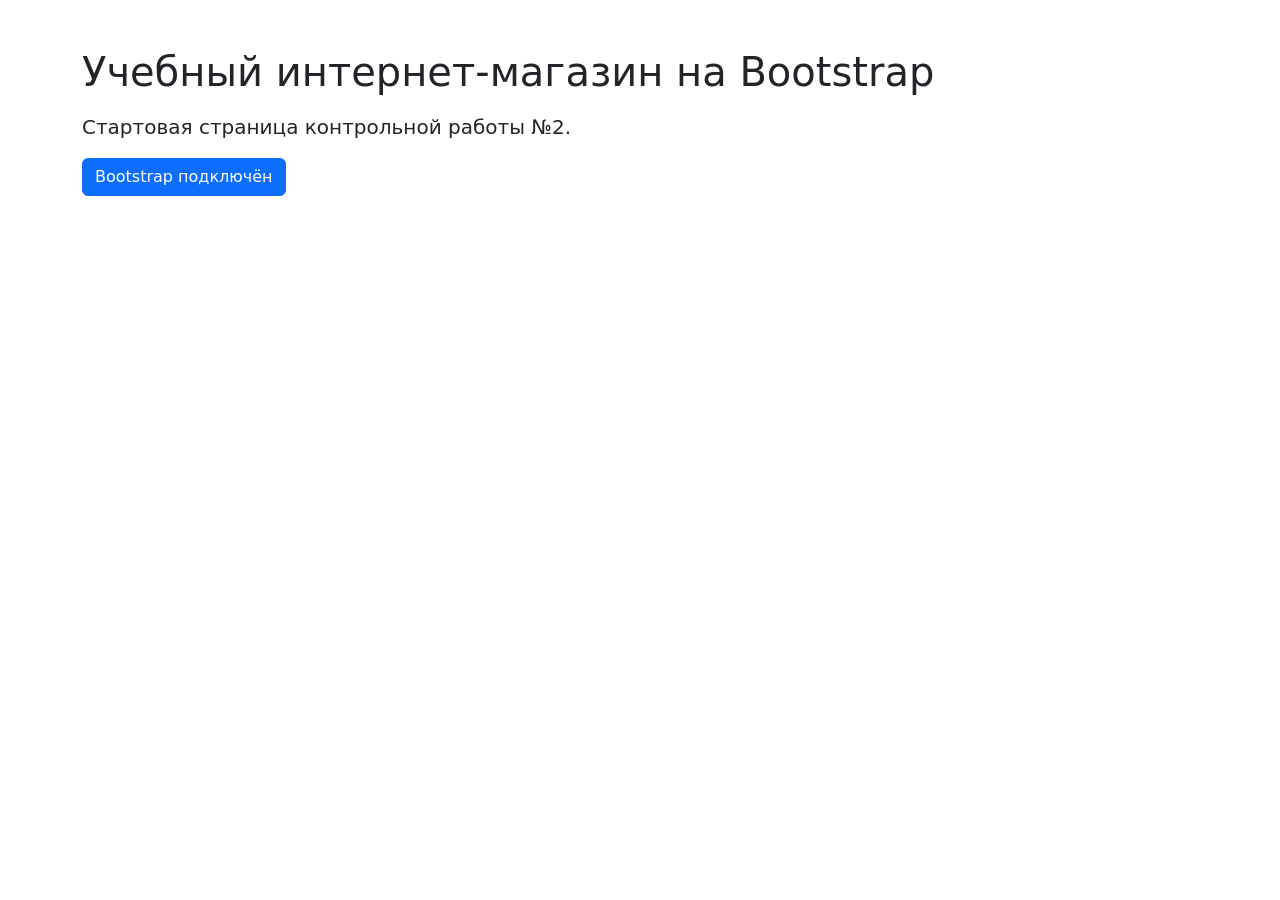
==== index.html @ 9f9cf25a "feat: initialize Bootstrap project structure" ====
<!DOCTYPE html>
<html lang="ru">
<head>
  <meta charset="UTF-8">
  <meta name="viewport" content="width=device-width, initial-scale=1.0">
  <title>Главная — Bootstrap Shop</title>
  <link rel="stylesheet" href="https://cdn.jsdelivr.net/npm/bootstrap@5.3/dist/css/bootstrap.min.css">
  <link rel="stylesheet" href="css/custom.css">
</head>
<body>
  <div class="container py-5">
    <h1 class="mb-3">Учебный интернет-магазин на Bootstrap</h1>
    <p class="lead">Стартовая страница контрольной работы №2.</p>
    <button class="btn btn-primary">Bootstrap подключён</button>
  </div>

  <script src="https://cdn.jsdelivr.net/npm/bootstrap@5.3/dist/js/bootstrap.bundle.min.js"></script>
</body>
</html>
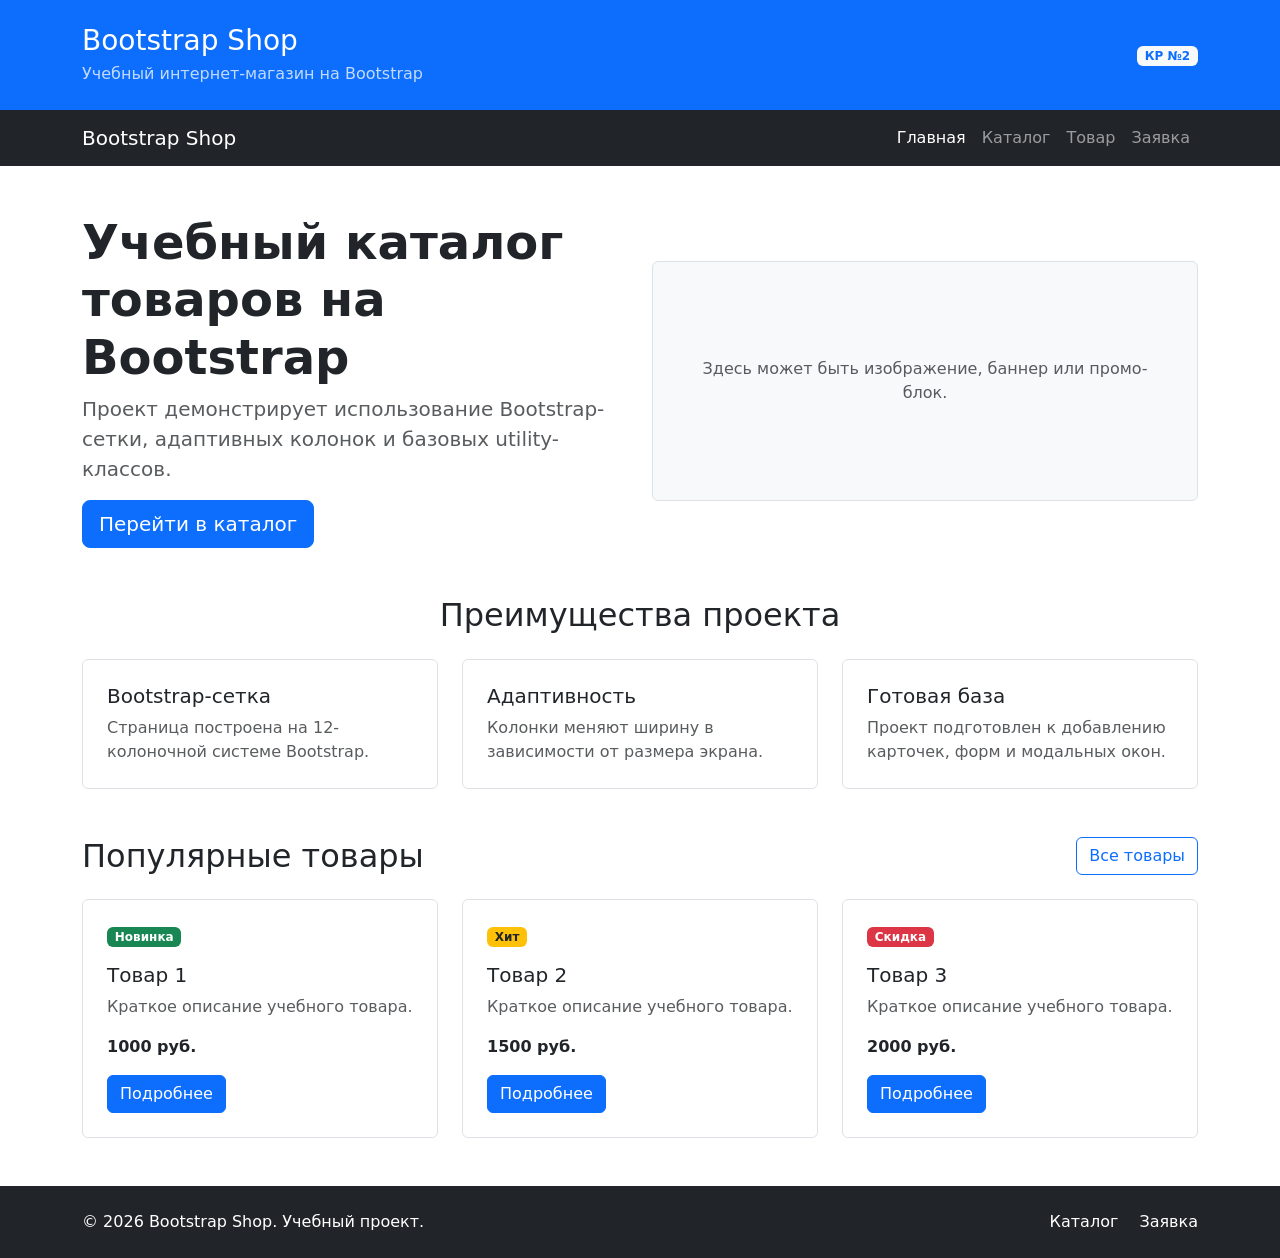
==== commit 297eb992: "feat: create Bootstrap grid homepage" ====
--- a/index.html
+++ b/index.html
@@ -4,16 +4,199 @@
   <meta charset="UTF-8">
   <meta name="viewport" content="width=device-width, initial-scale=1.0">
   <title>Главная — Bootstrap Shop</title>
-  <link rel="stylesheet" href="https://cdn.jsdelivr.net/npm/bootstrap@5.3/dist/css/bootstrap.min.css">
+  <link
+    href="https://cdn.jsdelivr.net/npm/bootstrap@5.3.8/dist/css/bootstrap.min.css"
+    rel="stylesheet"
+  >
   <link rel="stylesheet" href="css/custom.css">
 </head>
 <body>
-  <div class="container py-5">
-    <h1 class="mb-3">Учебный интернет-магазин на Bootstrap</h1>
-    <p class="lead">Стартовая страница контрольной работы №2.</p>
-    <button class="btn btn-primary">Bootstrap подключён</button>
-  </div>
-
-  <script src="https://cdn.jsdelivr.net/npm/bootstrap@5.3/dist/js/bootstrap.bundle.min.js"></script>
+  <header class="bg-primary text-white py-4">
+    <div class="container">
+      <div class="row align-items-center">
+        <div class="col-12 col-md-8">
+          <h1 class="h3 mb-1">Bootstrap Shop</h1>
+          <p class="mb-0 opacity-75">
+            Учебный интернет-магазин на Bootstrap
+          </p>
+        </div>
+        <div class="col-12 col-md-4 text-md-end mt-3 mt-md-0">
+          <span class="badge bg-light text-primary">
+            КР №2
+          </span>
+        </div>
+      </div>
+    </div>
+  </header>
+
+  <nav class="navbar navbar-expand-lg navbar-dark bg-dark">
+    <div class="container">
+      <a class="navbar-brand" href="index.html">Bootstrap Shop</a>
+      <button
+        class="navbar-toggler"
+        type="button"
+        data-bs-toggle="collapse"
+        data-bs-target="#mainNavbar"
+        aria-controls="mainNavbar"
+        aria-expanded="false"
+        aria-label="Переключить навигацию"
+      >
+        <span class="navbar-toggler-icon"></span>
+      </button>
+
+      <div class="collapse navbar-collapse" id="mainNavbar">
+        <ul class="navbar-nav ms-auto">
+          <li class="nav-item">
+            <a class="nav-link active" aria-current="page" href="index.html">
+              Главная
+            </a>
+          </li>
+          <li class="nav-item">
+            <a class="nav-link" href="catalog.html">Каталог</a>
+          </li>
+          <li class="nav-item">
+            <a class="nav-link" href="product.html">Товар</a>
+          </li>
+          <li class="nav-item">
+            <a class="nav-link" href="order.html">Заявка</a>
+          </li>
+        </ul>
+      </div>
+    </div>
+  </nav>
+
+  <main>
+    <section class="container my-5">
+      <div class="row align-items-center g-4">
+        <div class="col-12 col-lg-6">
+          <h2 class="display-5 fw-bold">
+            Учебный каталог товаров на Bootstrap
+          </h2>
+          <p class="lead text-muted">
+            Проект демонстрирует использование Bootstrap-сетки,
+            адаптивных колонок и базовых utility-классов.
+          </p>
+          <a class="btn btn-primary btn-lg" href="catalog.html">
+            Перейти в каталог
+          </a>
+        </div>
+        <div class="col-12 col-lg-6">
+          <div class="placeholder-box p-5 bg-light border rounded text-center d-flex align-items-center justify-content-center">
+            <p class="mb-0 text-muted">
+              Здесь может быть изображение, баннер или промо-блок.
+            </p>
+          </div>
+        </div>
+      </div>
+    </section>
+
+    <section class="container my-5">
+      <h2 class="text-center mb-4">Преимущества проекта</h2>
+
+      <div class="row g-4">
+        <div class="col-12 col-md-4">
+          <div class="p-4 border rounded h-100 bg-white">
+            <h3 class="h5">Bootstrap-сетка</h3>
+            <p class="mb-0 text-muted">
+              Страница построена на 12-колоночной системе Bootstrap.
+            </p>
+          </div>
+        </div>
+
+        <div class="col-12 col-md-4">
+          <div class="p-4 border rounded h-100 bg-white">
+            <h3 class="h5">Адаптивность</h3>
+            <p class="mb-0 text-muted">
+              Колонки меняют ширину в зависимости от размера экрана.
+            </p>
+          </div>
+        </div>
+
+        <div class="col-12 col-md-4">
+          <div class="p-4 border rounded h-100 bg-white">
+            <h3 class="h5">Готовая база</h3>
+            <p class="mb-0 text-muted">
+              Проект подготовлен к добавлению карточек, форм и модальных окон.
+            </p>
+          </div>
+        </div>
+      </div>
+    </section>
+
+    <section class="container my-5" id="popular">
+      <div class="d-flex justify-content-between align-items-center mb-4">
+        <h2 class="mb-0">Популярные товары</h2>
+        <a class="btn btn-outline-primary" href="catalog.html">
+          Все товары
+        </a>
+      </div>
+
+      <div class="row g-4">
+        <div class="col-12 col-md-6 col-lg-4">
+          <div class="border rounded h-100 p-4">
+            <span class="badge bg-success mb-3">Новинка</span>
+            <h3 class="h5">Товар 1</h3>
+            <p class="text-muted">
+              Краткое описание учебного товара.
+            </p>
+            <p class="fw-bold mb-3">1000 руб.</p>
+            <a class="btn btn-primary" href="product.html">
+              Подробнее
+            </a>
+          </div>
+        </div>
+
+        <div class="col-12 col-md-6 col-lg-4">
+          <div class="border rounded h-100 p-4">
+            <span class="badge bg-warning text-dark mb-3">Хит</span>
+            <h3 class="h5">Товар 2</h3>
+            <p class="text-muted">
+              Краткое описание учебного товара.
+            </p>
+            <p class="fw-bold mb-3">1500 руб.</p>
+            <a class="btn btn-primary" href="product.html">
+              Подробнее
+            </a>
+          </div>
+        </div>
+
+        <div class="col-12 col-md-6 col-lg-4">
+          <div class="border rounded h-100 p-4">
+            <span class="badge bg-danger mb-3">Скидка</span>
+            <h3 class="h5">Товар 3</h3>
+            <p class="text-muted">
+              Краткое описание учебного товара.
+            </p>
+            <p class="fw-bold mb-3">2000 руб.</p>
+            <a class="btn btn-primary" href="product.html">
+              Подробнее
+            </a>
+          </div>
+        </div>
+      </div>
+    </section>
+  </main>
+
+  <footer class="bg-dark text-white py-4 mt-5">
+    <div class="container">
+      <div class="row align-items-center g-3">
+        <div class="col-12 col-md-6">
+          <p class="mb-0">
+            &copy; 2026 Bootstrap Shop. Учебный проект.
+          </p>
+        </div>
+        <div class="col-12 col-md-6 text-md-end">
+          <a class="text-white text-decoration-none me-3" href="catalog.html">
+            Каталог
+          </a>
+          <a class="text-white text-decoration-none" href="order.html">
+            Заявка
+          </a>
+        </div>
+      </div>
+    </div>
+  </footer>
+
+  <script src="https://cdn.jsdelivr.net/npm/bootstrap@5.3.8/dist/js/bootstrap.bundle.min.js"></script>
 </body>
 </html>
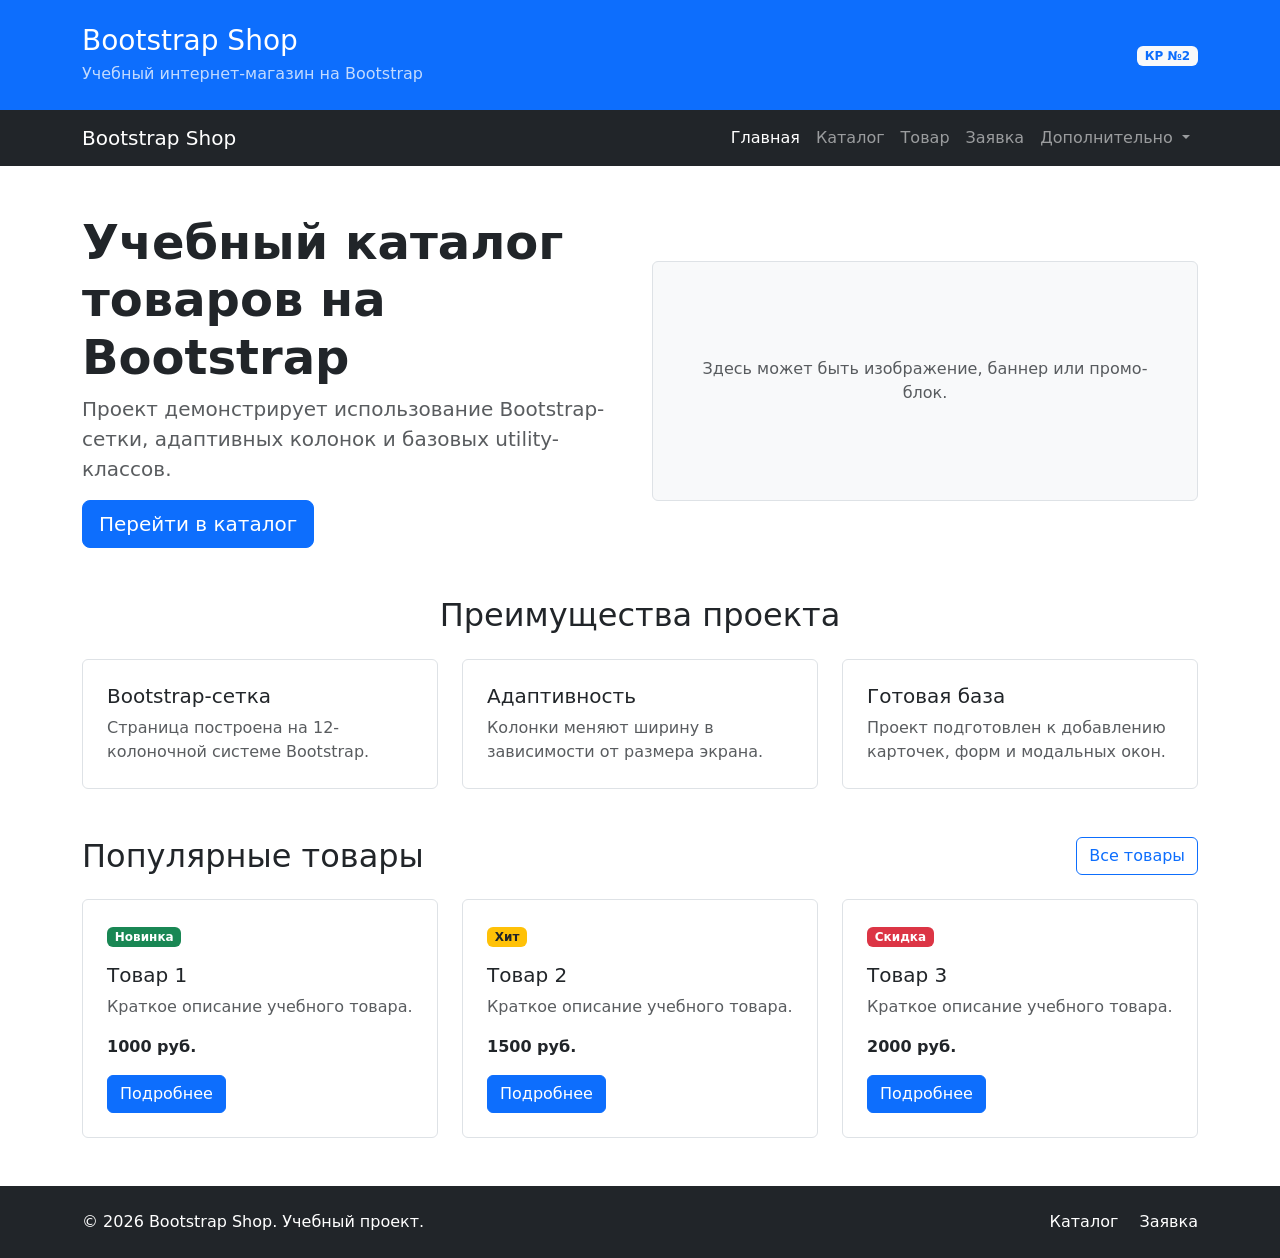
==== commit f2b98448: "feat: add Bootstrap components pages" ====
--- a/index.html
+++ b/index.html
@@ -47,9 +47,7 @@
       <div class="collapse navbar-collapse" id="mainNavbar">
         <ul class="navbar-nav ms-auto">
           <li class="nav-item">
-            <a class="nav-link active" aria-current="page" href="index.html">
-              Главная
-            </a>
+            <a class="nav-link active" aria-current="page" href="index.html">Главная</a>
           </li>
           <li class="nav-item">
             <a class="nav-link" href="catalog.html">Каталог</a>
@@ -59,6 +57,22 @@
           </li>
           <li class="nav-item">
             <a class="nav-link" href="order.html">Заявка</a>
+          </li>
+          <li class="nav-item dropdown">
+            <a
+              class="nav-link dropdown-toggle"
+              href="#"
+              role="button"
+              data-bs-toggle="dropdown"
+              aria-expanded="false"
+            >
+              Дополнительно
+            </a>
+            <ul class="dropdown-menu dropdown-menu-end">
+              <li><a class="dropdown-item" href="catalog.html">Все товары</a></li>
+              <li><a class="dropdown-item" href="order.html">Оформить заявку</a></li>
+              <li><a class="dropdown-item" href="index.html#popular">Популярное</a></li>
+            </ul>
           </li>
         </ul>
       </div>
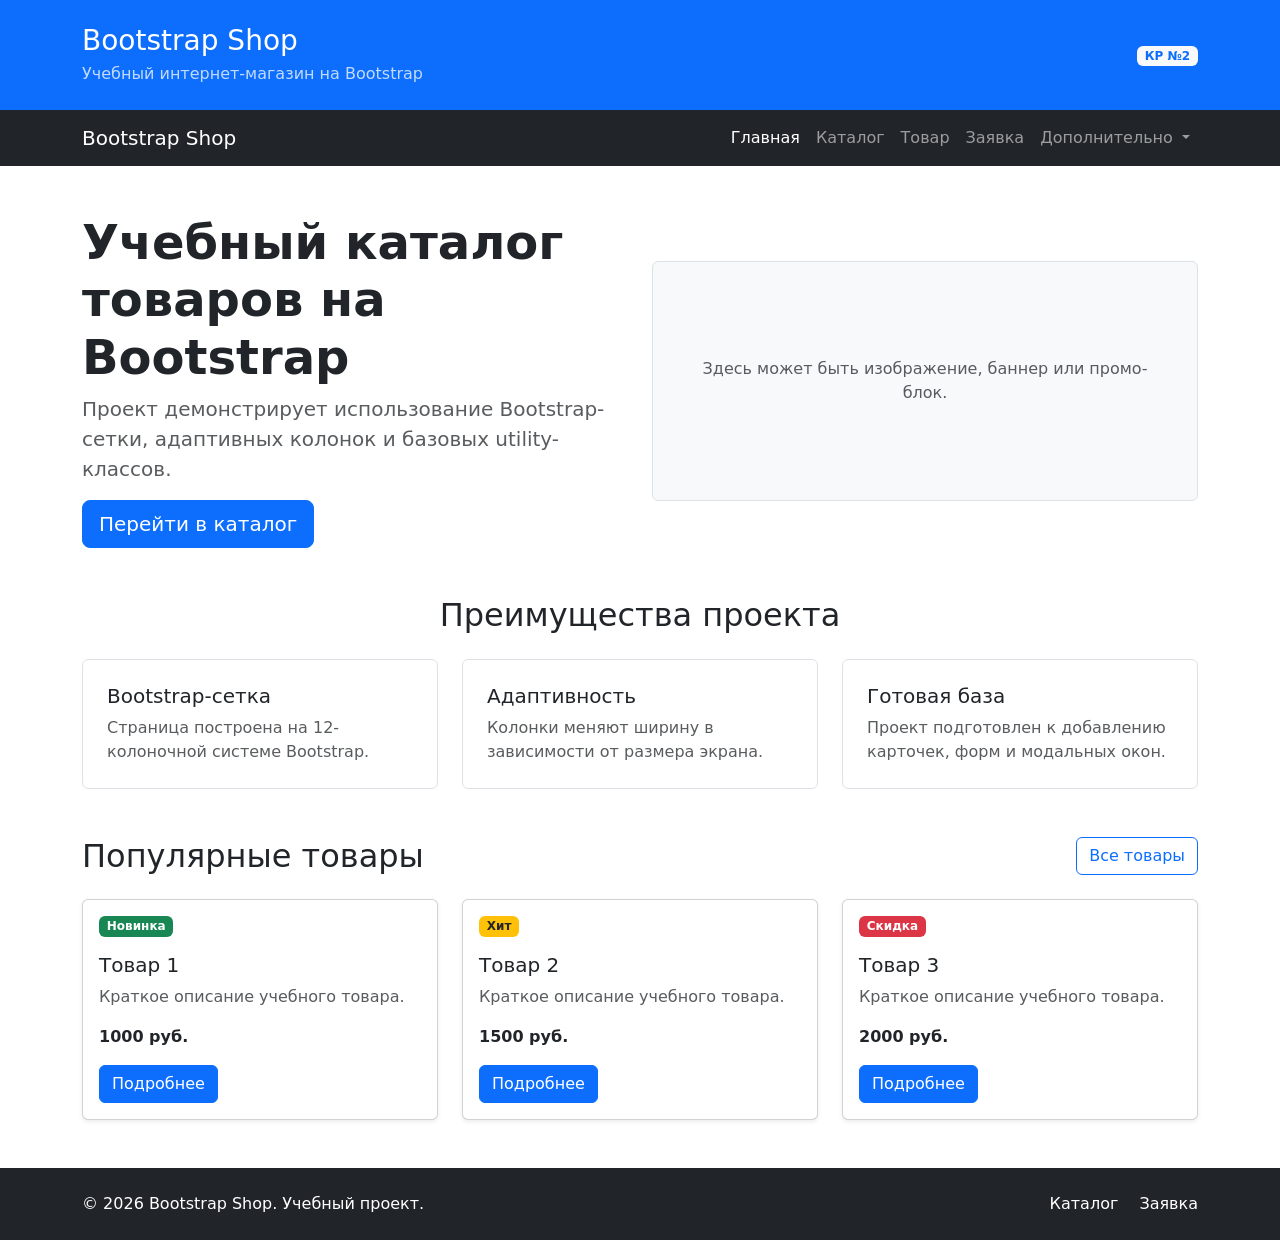
==== commit 0230d5da: "fix: prepare Bootstrap project for submission" ====
--- a/index.html
+++ b/index.html
@@ -147,44 +147,50 @@
 
       <div class="row g-4">
         <div class="col-12 col-md-6 col-lg-4">
-          <div class="border rounded h-100 p-4">
-            <span class="badge bg-success mb-3">Новинка</span>
-            <h3 class="h5">Товар 1</h3>
-            <p class="text-muted">
-              Краткое описание учебного товара.
-            </p>
-            <p class="fw-bold mb-3">1000 руб.</p>
-            <a class="btn btn-primary" href="product.html">
-              Подробнее
-            </a>
+          <div class="card h-100 shadow-sm">
+            <div class="card-body d-flex flex-column">
+              <span class="badge bg-success mb-3 align-self-start">Новинка</span>
+              <h3 class="card-title h5">Товар 1</h3>
+              <p class="card-text text-muted">
+                Краткое описание учебного товара.
+              </p>
+              <p class="fw-bold mt-auto mb-3">1000 руб.</p>
+              <a class="btn btn-primary align-self-start" href="product.html">
+                Подробнее
+              </a>
+            </div>
           </div>
         </div>
 
         <div class="col-12 col-md-6 col-lg-4">
-          <div class="border rounded h-100 p-4">
-            <span class="badge bg-warning text-dark mb-3">Хит</span>
-            <h3 class="h5">Товар 2</h3>
-            <p class="text-muted">
-              Краткое описание учебного товара.
-            </p>
-            <p class="fw-bold mb-3">1500 руб.</p>
-            <a class="btn btn-primary" href="product.html">
-              Подробнее
-            </a>
+          <div class="card h-100 shadow-sm">
+            <div class="card-body d-flex flex-column">
+              <span class="badge bg-warning text-dark mb-3 align-self-start">Хит</span>
+              <h3 class="card-title h5">Товар 2</h3>
+              <p class="card-text text-muted">
+                Краткое описание учебного товара.
+              </p>
+              <p class="fw-bold mt-auto mb-3">1500 руб.</p>
+              <a class="btn btn-primary align-self-start" href="product.html">
+                Подробнее
+              </a>
+            </div>
           </div>
         </div>
 
         <div class="col-12 col-md-6 col-lg-4">
-          <div class="border rounded h-100 p-4">
-            <span class="badge bg-danger mb-3">Скидка</span>
-            <h3 class="h5">Товар 3</h3>
-            <p class="text-muted">
-              Краткое описание учебного товара.
-            </p>
-            <p class="fw-bold mb-3">2000 руб.</p>
-            <a class="btn btn-primary" href="product.html">
-              Подробнее
-            </a>
+          <div class="card h-100 shadow-sm">
+            <div class="card-body d-flex flex-column">
+              <span class="badge bg-danger mb-3 align-self-start">Скидка</span>
+              <h3 class="card-title h5">Товар 3</h3>
+              <p class="card-text text-muted">
+                Краткое описание учебного товара.
+              </p>
+              <p class="fw-bold mt-auto mb-3">2000 руб.</p>
+              <a class="btn btn-primary align-self-start" href="product.html">
+                Подробнее
+              </a>
+            </div>
           </div>
         </div>
       </div>
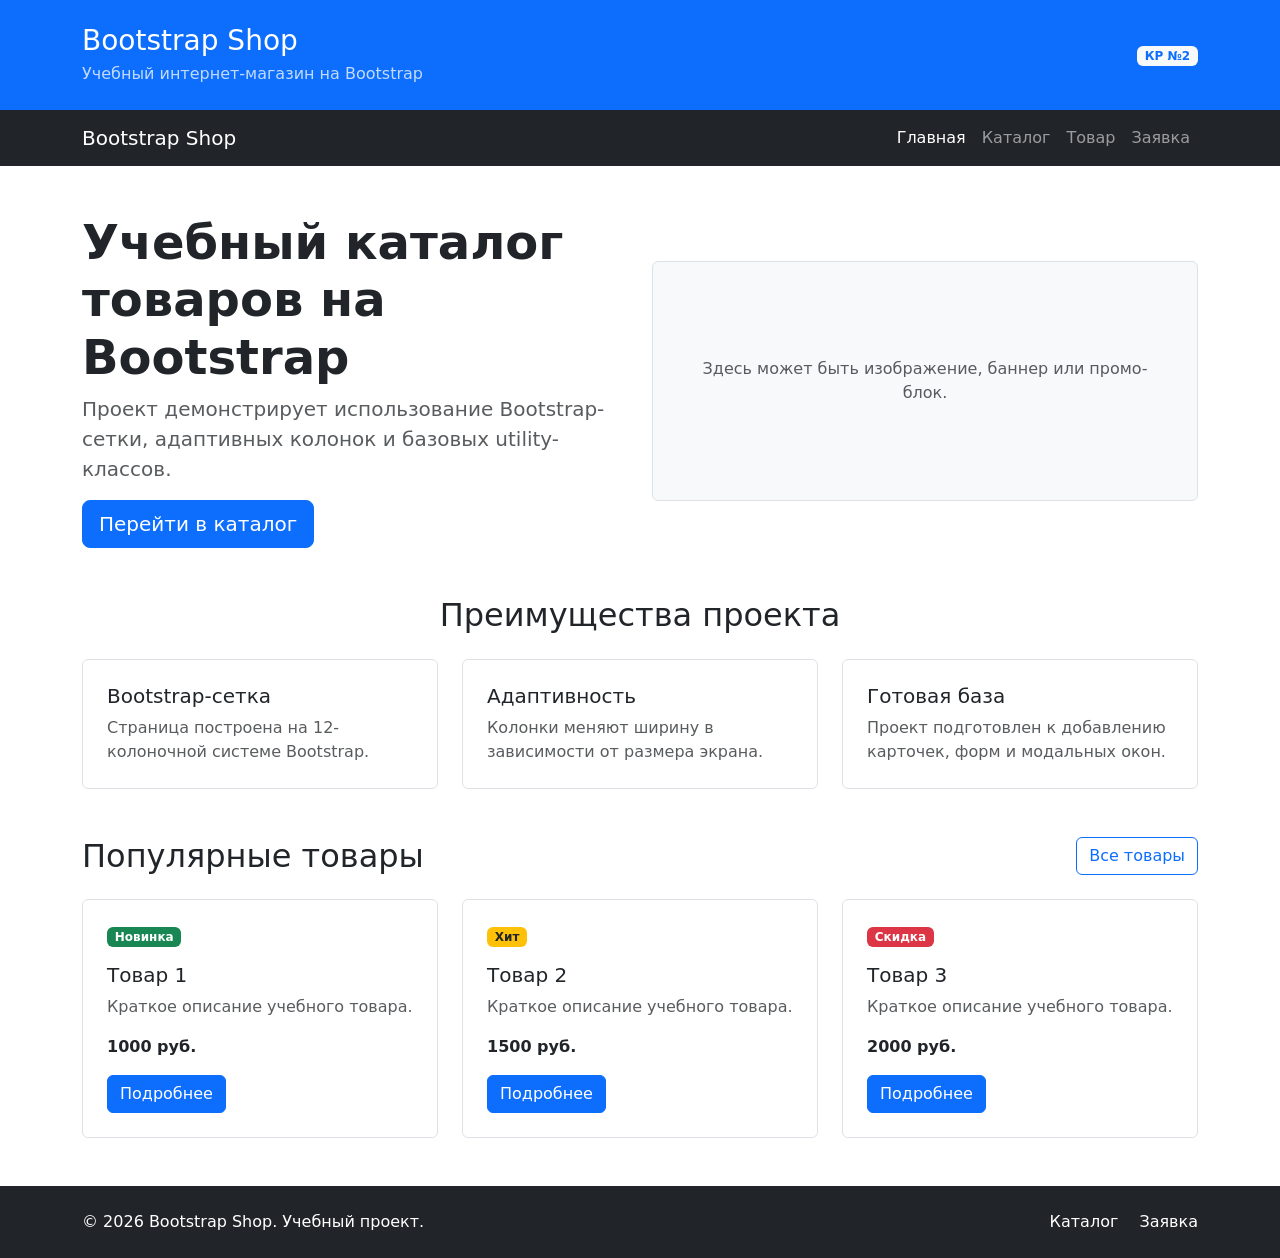
==== commit 54a99b49: "Merge pull request #1 from Saayaax/feature/bootstrap-grid-page created bootstrap grid homepage" ====
--- a/index.html
+++ b/index.html
@@ -47,7 +47,9 @@
       <div class="collapse navbar-collapse" id="mainNavbar">
         <ul class="navbar-nav ms-auto">
           <li class="nav-item">
-            <a class="nav-link active" aria-current="page" href="index.html">Главная</a>
+            <a class="nav-link active" aria-current="page" href="index.html">
+              Главная
+            </a>
           </li>
           <li class="nav-item">
             <a class="nav-link" href="catalog.html">Каталог</a>
@@ -57,22 +59,6 @@
           </li>
           <li class="nav-item">
             <a class="nav-link" href="order.html">Заявка</a>
-          </li>
-          <li class="nav-item dropdown">
-            <a
-              class="nav-link dropdown-toggle"
-              href="#"
-              role="button"
-              data-bs-toggle="dropdown"
-              aria-expanded="false"
-            >
-              Дополнительно
-            </a>
-            <ul class="dropdown-menu dropdown-menu-end">
-              <li><a class="dropdown-item" href="catalog.html">Все товары</a></li>
-              <li><a class="dropdown-item" href="order.html">Оформить заявку</a></li>
-              <li><a class="dropdown-item" href="index.html#popular">Популярное</a></li>
-            </ul>
           </li>
         </ul>
       </div>
@@ -147,50 +133,44 @@
 
       <div class="row g-4">
         <div class="col-12 col-md-6 col-lg-4">
-          <div class="card h-100 shadow-sm">
-            <div class="card-body d-flex flex-column">
-              <span class="badge bg-success mb-3 align-self-start">Новинка</span>
-              <h3 class="card-title h5">Товар 1</h3>
-              <p class="card-text text-muted">
-                Краткое описание учебного товара.
-              </p>
-              <p class="fw-bold mt-auto mb-3">1000 руб.</p>
-              <a class="btn btn-primary align-self-start" href="product.html">
-                Подробнее
-              </a>
-            </div>
+          <div class="border rounded h-100 p-4">
+            <span class="badge bg-success mb-3">Новинка</span>
+            <h3 class="h5">Товар 1</h3>
+            <p class="text-muted">
+              Краткое описание учебного товара.
+            </p>
+            <p class="fw-bold mb-3">1000 руб.</p>
+            <a class="btn btn-primary" href="product.html">
+              Подробнее
+            </a>
           </div>
         </div>
 
         <div class="col-12 col-md-6 col-lg-4">
-          <div class="card h-100 shadow-sm">
-            <div class="card-body d-flex flex-column">
-              <span class="badge bg-warning text-dark mb-3 align-self-start">Хит</span>
-              <h3 class="card-title h5">Товар 2</h3>
-              <p class="card-text text-muted">
-                Краткое описание учебного товара.
-              </p>
-              <p class="fw-bold mt-auto mb-3">1500 руб.</p>
-              <a class="btn btn-primary align-self-start" href="product.html">
-                Подробнее
-              </a>
-            </div>
+          <div class="border rounded h-100 p-4">
+            <span class="badge bg-warning text-dark mb-3">Хит</span>
+            <h3 class="h5">Товар 2</h3>
+            <p class="text-muted">
+              Краткое описание учебного товара.
+            </p>
+            <p class="fw-bold mb-3">1500 руб.</p>
+            <a class="btn btn-primary" href="product.html">
+              Подробнее
+            </a>
           </div>
         </div>
 
         <div class="col-12 col-md-6 col-lg-4">
-          <div class="card h-100 shadow-sm">
-            <div class="card-body d-flex flex-column">
-              <span class="badge bg-danger mb-3 align-self-start">Скидка</span>
-              <h3 class="card-title h5">Товар 3</h3>
-              <p class="card-text text-muted">
-                Краткое описание учебного товара.
-              </p>
-              <p class="fw-bold mt-auto mb-3">2000 руб.</p>
-              <a class="btn btn-primary align-self-start" href="product.html">
-                Подробнее
-              </a>
-            </div>
+          <div class="border rounded h-100 p-4">
+            <span class="badge bg-danger mb-3">Скидка</span>
+            <h3 class="h5">Товар 3</h3>
+            <p class="text-muted">
+              Краткое описание учебного товара.
+            </p>
+            <p class="fw-bold mb-3">2000 руб.</p>
+            <a class="btn btn-primary" href="product.html">
+              Подробнее
+            </a>
           </div>
         </div>
       </div>
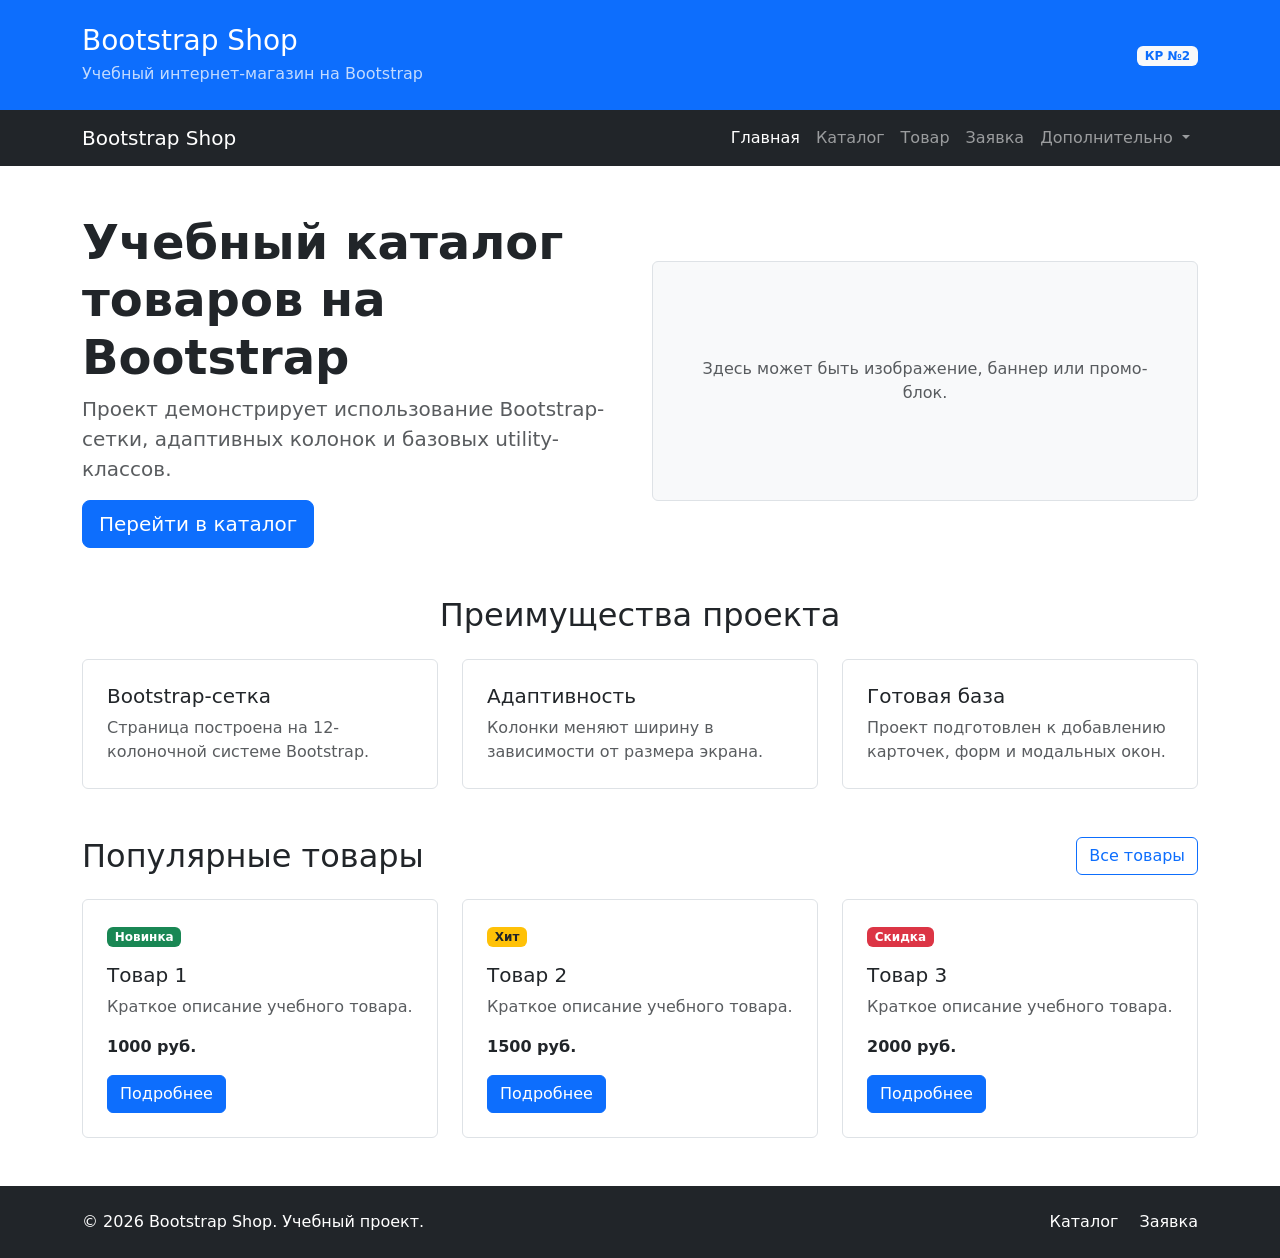
==== commit f696338f: "Merge pull request #2 from Saayaax/feature/bootstrap-components feat: add bootstrap components pages" ====
--- a/index.html
+++ b/index.html
@@ -47,9 +47,7 @@
       <div class="collapse navbar-collapse" id="mainNavbar">
         <ul class="navbar-nav ms-auto">
           <li class="nav-item">
-            <a class="nav-link active" aria-current="page" href="index.html">
-              Главная
-            </a>
+            <a class="nav-link active" aria-current="page" href="index.html">Главная</a>
           </li>
           <li class="nav-item">
             <a class="nav-link" href="catalog.html">Каталог</a>
@@ -59,6 +57,22 @@
           </li>
           <li class="nav-item">
             <a class="nav-link" href="order.html">Заявка</a>
+          </li>
+          <li class="nav-item dropdown">
+            <a
+              class="nav-link dropdown-toggle"
+              href="#"
+              role="button"
+              data-bs-toggle="dropdown"
+              aria-expanded="false"
+            >
+              Дополнительно
+            </a>
+            <ul class="dropdown-menu dropdown-menu-end">
+              <li><a class="dropdown-item" href="catalog.html">Все товары</a></li>
+              <li><a class="dropdown-item" href="order.html">Оформить заявку</a></li>
+              <li><a class="dropdown-item" href="index.html#popular">Популярное</a></li>
+            </ul>
           </li>
         </ul>
       </div>
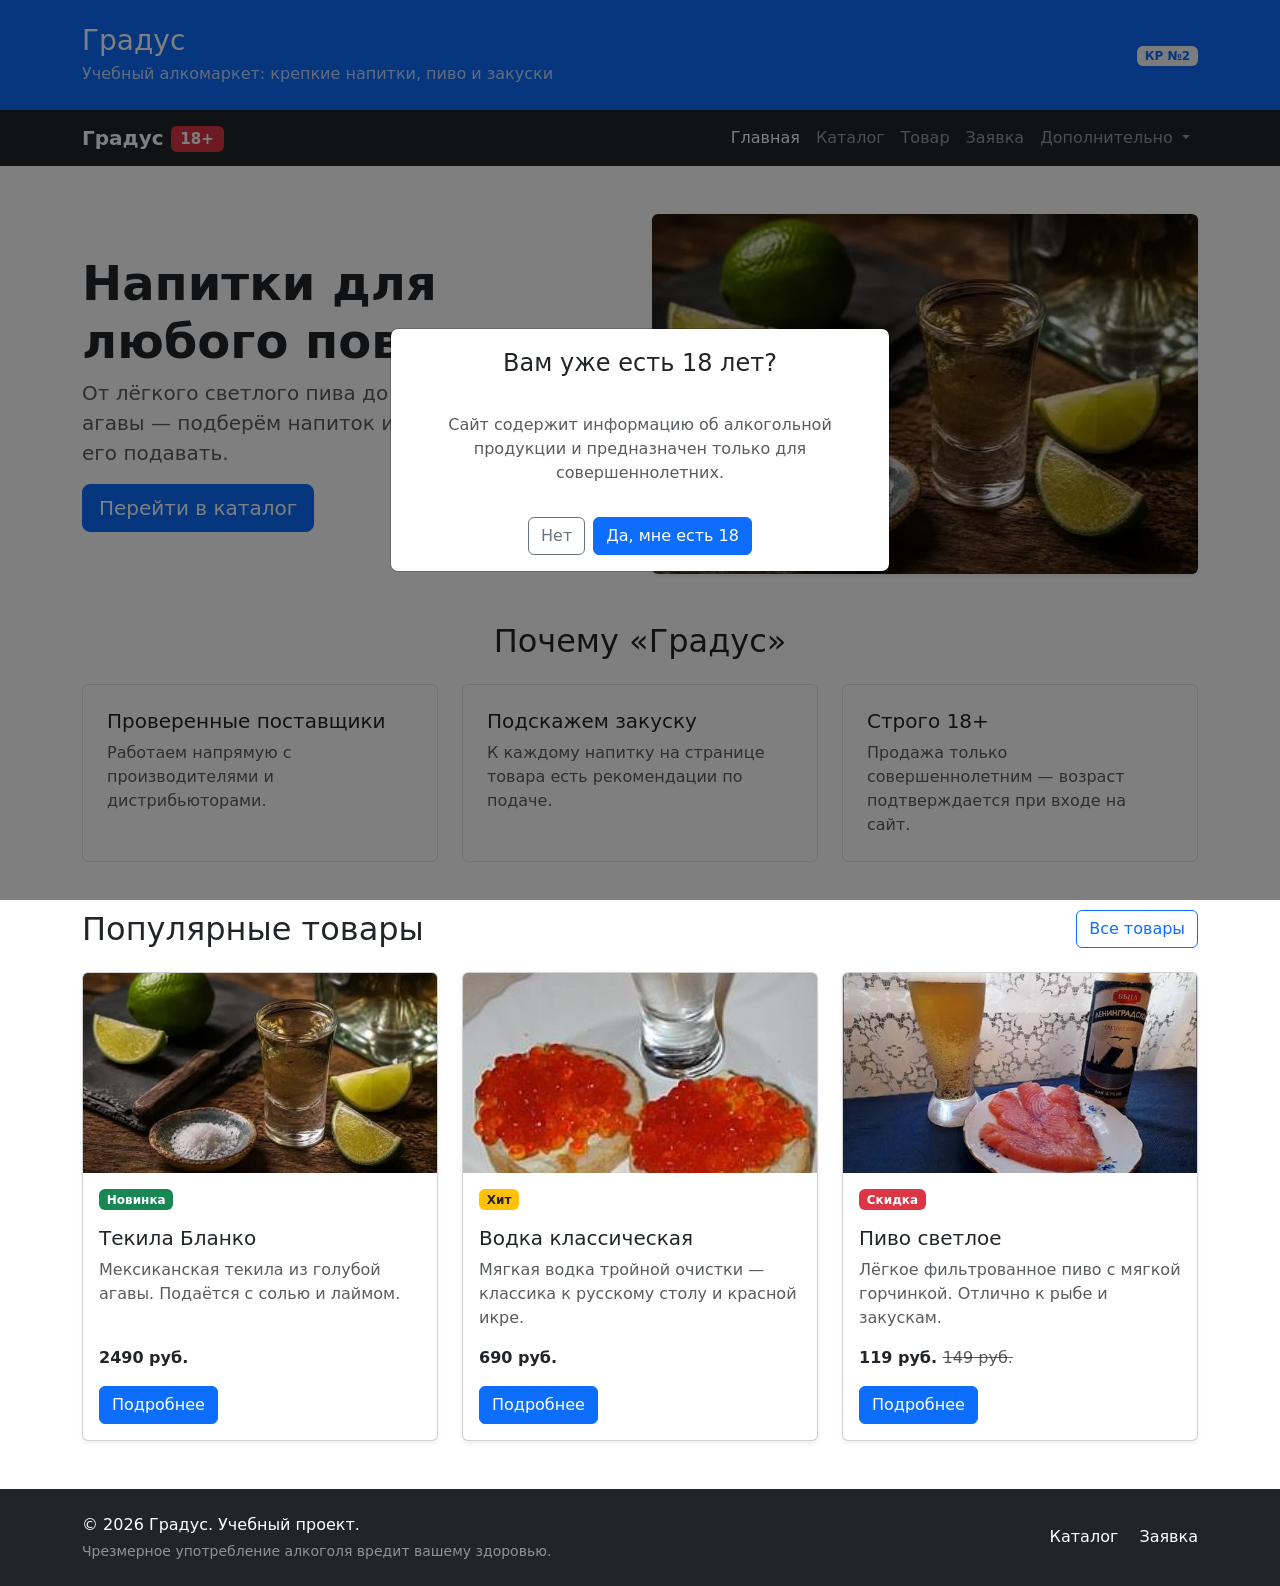
==== commit 913a64da: "feat: customize shop theme with product photos and age check" ====
--- a/index.html
+++ b/index.html
@@ -3,7 +3,7 @@
 <head>
   <meta charset="UTF-8">
   <meta name="viewport" content="width=device-width, initial-scale=1.0">
-  <title>Главная — Bootstrap Shop</title>
+  <title>Главная — Градус</title>
   <link
     href="https://cdn.jsdelivr.net/npm/bootstrap@5.3.8/dist/css/bootstrap.min.css"
     rel="stylesheet"
@@ -15,9 +15,9 @@
     <div class="container">
       <div class="row align-items-center">
         <div class="col-12 col-md-8">
-          <h1 class="h3 mb-1">Bootstrap Shop</h1>
+          <h1 class="h3 mb-1">Градус</h1>
           <p class="mb-0 opacity-75">
-            Учебный интернет-магазин на Bootstrap
+            Учебный алкомаркет: крепкие напитки, пиво и закуски
           </p>
         </div>
         <div class="col-12 col-md-4 text-md-end mt-3 mt-md-0">
@@ -31,7 +31,7 @@
 
   <nav class="navbar navbar-expand-lg navbar-dark bg-dark">
     <div class="container">
-      <a class="navbar-brand" href="index.html">Bootstrap Shop</a>
+      <a class="navbar-brand fw-bold" href="index.html">Градус <span class="badge bg-danger align-middle">18+</span></a>
       <button
         class="navbar-toggler"
         type="button"
@@ -84,53 +84,49 @@
       <div class="row align-items-center g-4">
         <div class="col-12 col-lg-6">
           <h2 class="display-5 fw-bold">
-            Учебный каталог товаров на Bootstrap
+            Напитки для любого повода
           </h2>
           <p class="lead text-muted">
-            Проект демонстрирует использование Bootstrap-сетки,
-            адаптивных колонок и базовых utility-классов.
+            От лёгкого светлого пива до текилы из голубой агавы —
+            подберём напиток и подскажем, с чем его подавать.
           </p>
           <a class="btn btn-primary btn-lg" href="catalog.html">
             Перейти в каталог
           </a>
         </div>
         <div class="col-12 col-lg-6">
-          <div class="placeholder-box p-5 bg-light border rounded text-center d-flex align-items-center justify-content-center">
-            <p class="mb-0 text-muted">
-              Здесь может быть изображение, баннер или промо-блок.
-            </p>
-          </div>
+          <img class="hero-image img-fluid w-100 rounded shadow-sm" src="images/tequila.jpeg" alt="Рюмка текилы с лаймом и солью" width="547" height="365">
         </div>
       </div>
     </section>
 
     <section class="container my-5">
-      <h2 class="text-center mb-4">Преимущества проекта</h2>
+      <h2 class="text-center mb-4">Почему «Градус»</h2>
 
       <div class="row g-4">
         <div class="col-12 col-md-4">
           <div class="p-4 border rounded h-100 bg-white">
-            <h3 class="h5">Bootstrap-сетка</h3>
+            <h3 class="h5">Проверенные поставщики</h3>
             <p class="mb-0 text-muted">
-              Страница построена на 12-колоночной системе Bootstrap.
+              Работаем напрямую с производителями и дистрибьюторами.
             </p>
           </div>
         </div>
 
         <div class="col-12 col-md-4">
           <div class="p-4 border rounded h-100 bg-white">
-            <h3 class="h5">Адаптивность</h3>
+            <h3 class="h5">Подскажем закуску</h3>
             <p class="mb-0 text-muted">
-              Колонки меняют ширину в зависимости от размера экрана.
+              К каждому напитку на странице товара есть рекомендации по подаче.
             </p>
           </div>
         </div>
 
         <div class="col-12 col-md-4">
           <div class="p-4 border rounded h-100 bg-white">
-            <h3 class="h5">Готовая база</h3>
+            <h3 class="h5">Строго 18+</h3>
             <p class="mb-0 text-muted">
-              Проект подготовлен к добавлению карточек, форм и модальных окон.
+              Продажа только совершеннолетним — возраст подтверждается при входе на сайт.
             </p>
           </div>
         </div>
@@ -147,44 +143,53 @@
 
       <div class="row g-4">
         <div class="col-12 col-md-6 col-lg-4">
-          <div class="border rounded h-100 p-4">
-            <span class="badge bg-success mb-3">Новинка</span>
-            <h3 class="h5">Товар 1</h3>
-            <p class="text-muted">
-              Краткое описание учебного товара.
-            </p>
-            <p class="fw-bold mb-3">1000 руб.</p>
-            <a class="btn btn-primary" href="product.html">
-              Подробнее
-            </a>
+          <div class="card h-100 shadow-sm">
+            <img class="card-img-top" src="images/tequila.jpeg" alt="Текила Бланко">
+            <div class="card-body d-flex flex-column">
+              <span class="badge bg-success mb-3 align-self-start">Новинка</span>
+              <h3 class="card-title h5">Текила Бланко</h3>
+              <p class="card-text text-muted">
+                Мексиканская текила из голубой агавы. Подаётся с солью и лаймом.
+              </p>
+              <p class="fw-bold mt-auto mb-3">2490 руб.</p>
+              <a class="btn btn-primary align-self-start" href="product.html">
+                Подробнее
+              </a>
+            </div>
           </div>
         </div>
 
         <div class="col-12 col-md-6 col-lg-4">
-          <div class="border rounded h-100 p-4">
-            <span class="badge bg-warning text-dark mb-3">Хит</span>
-            <h3 class="h5">Товар 2</h3>
-            <p class="text-muted">
-              Краткое описание учебного товара.
-            </p>
-            <p class="fw-bold mb-3">1500 руб.</p>
-            <a class="btn btn-primary" href="product.html">
-              Подробнее
-            </a>
+          <div class="card h-100 shadow-sm">
+            <img class="card-img-top" src="images/vodka.jpeg" alt="Водка классическая">
+            <div class="card-body d-flex flex-column">
+              <span class="badge bg-warning text-dark mb-3 align-self-start">Хит</span>
+              <h3 class="card-title h5">Водка классическая</h3>
+              <p class="card-text text-muted">
+                Мягкая водка тройной очистки — классика к русскому столу и красной икре.
+              </p>
+              <p class="fw-bold mt-auto mb-3">690 руб.</p>
+              <a class="btn btn-primary align-self-start" href="product.html">
+                Подробнее
+              </a>
+            </div>
           </div>
         </div>
 
         <div class="col-12 col-md-6 col-lg-4">
-          <div class="border rounded h-100 p-4">
-            <span class="badge bg-danger mb-3">Скидка</span>
-            <h3 class="h5">Товар 3</h3>
-            <p class="text-muted">
-              Краткое описание учебного товара.
-            </p>
-            <p class="fw-bold mb-3">2000 руб.</p>
-            <a class="btn btn-primary" href="product.html">
-              Подробнее
-            </a>
+          <div class="card h-100 shadow-sm">
+            <img class="card-img-top" src="images/beer.jpeg" alt="Пиво светлое">
+            <div class="card-body d-flex flex-column">
+              <span class="badge bg-danger mb-3 align-self-start">Скидка</span>
+              <h3 class="card-title h5">Пиво светлое</h3>
+              <p class="card-text text-muted">
+                Лёгкое фильтрованное пиво с мягкой горчинкой. Отлично к рыбе и закускам.
+              </p>
+              <p class="fw-bold mt-auto mb-3">119 руб. <del class="text-muted fs-6 fw-normal">149 руб.</del></p>
+              <a class="btn btn-primary align-self-start" href="product.html">
+                Подробнее
+              </a>
+            </div>
           </div>
         </div>
       </div>
@@ -195,8 +200,11 @@
     <div class="container">
       <div class="row align-items-center g-3">
         <div class="col-12 col-md-6">
-          <p class="mb-0">
-            &copy; 2026 Bootstrap Shop. Учебный проект.
+          <p class="mb-1">
+            &copy; 2026 Градус. Учебный проект.
+          </p>
+          <p class="mb-0 small text-white-50">
+            Чрезмерное употребление алкоголя вредит вашему здоровью.
           </p>
         </div>
         <div class="col-12 col-md-6 text-md-end">
@@ -211,6 +219,38 @@
     </div>
   </footer>
 
+  <div
+    class="modal fade"
+    id="ageModal"
+    tabindex="-1"
+    aria-labelledby="ageModalLabel"
+    aria-hidden="true"
+    data-bs-backdrop="static"
+    data-bs-keyboard="false"
+  >
+    <div class="modal-dialog modal-dialog-centered">
+      <div class="modal-content text-center">
+        <div class="modal-header justify-content-center border-0">
+          <h2 class="modal-title h4" id="ageModalLabel">Вам уже есть 18 лет?</h2>
+        </div>
+        <div class="modal-body">
+          <p class="mb-0 text-muted">
+            Сайт содержит информацию об алкогольной продукции
+            и предназначен только для совершеннолетних.
+          </p>
+          <div class="alert alert-danger d-none mt-3 mb-0" id="age-denied" role="alert">
+            К сожалению, сайт доступен только лицам старше 18 лет.
+          </div>
+        </div>
+        <div class="modal-footer justify-content-center border-0">
+          <button type="button" class="btn btn-outline-secondary" id="age-no">Нет</button>
+          <button type="button" class="btn btn-primary" id="age-yes">Да, мне есть 18</button>
+        </div>
+      </div>
+    </div>
+  </div>
+
   <script src="https://cdn.jsdelivr.net/npm/bootstrap@5.3.8/dist/js/bootstrap.bundle.min.js"></script>
+  <script src="js/main.js"></script>
 </body>
 </html>
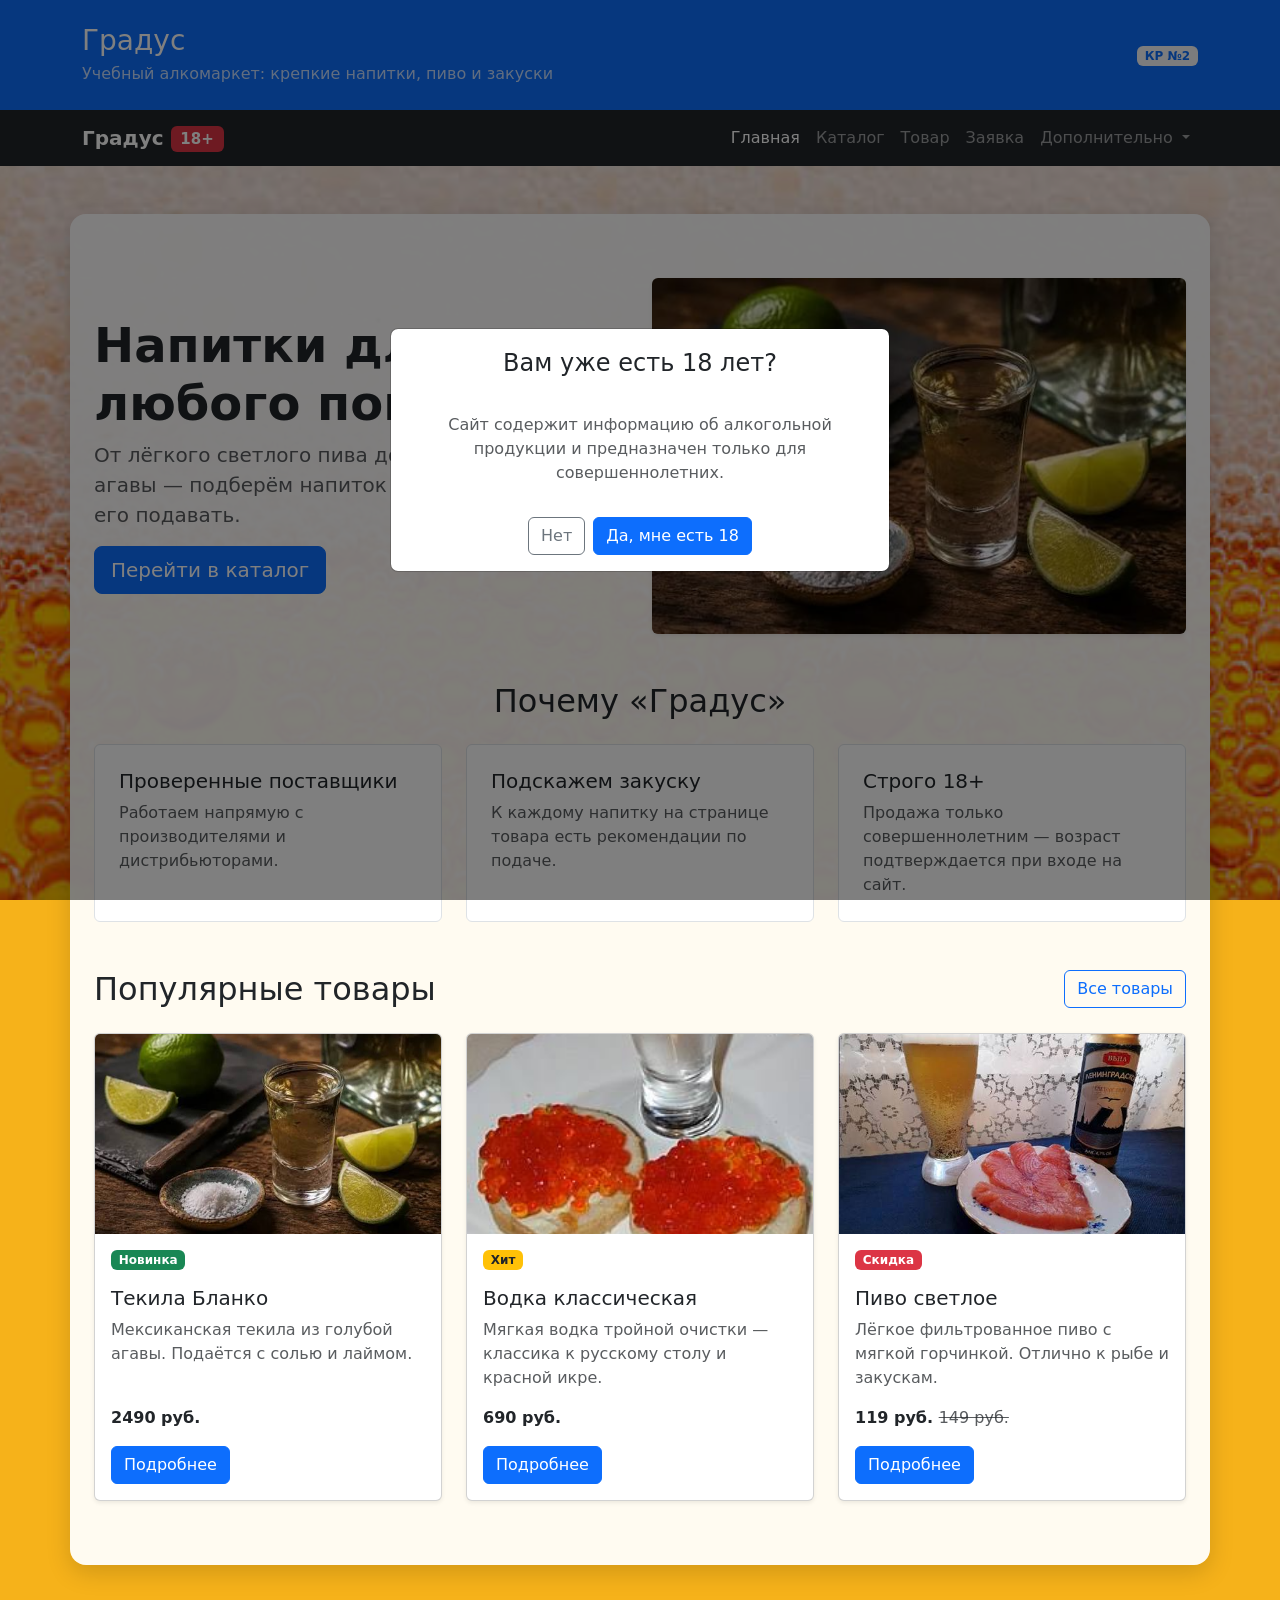
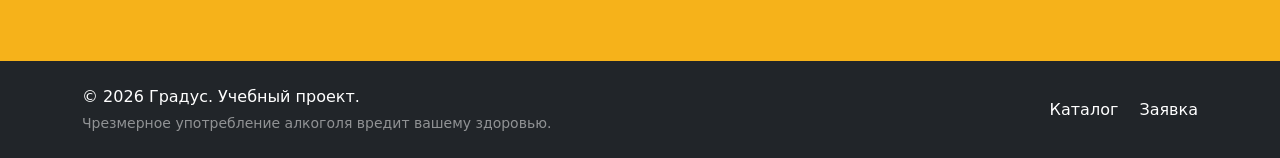
==== commit d11197ab: "feat: add beer photo background" ====
--- a/index.html
+++ b/index.html
@@ -79,7 +79,7 @@
     </div>
   </nav>
 
-  <main>
+  <main class="container page-content my-5 py-3">
     <section class="container my-5">
       <div class="row align-items-center g-4">
         <div class="col-12 col-lg-6">
--- a/css/custom.css
+++ b/css/custom.css
@@ -0,0 +1,42 @@
+body {
+  display: flex;
+  flex-direction: column;
+  min-height: 100vh;
+  background-color: #f6b21a;
+}
+
+body::before {
+  content: "";
+  position: fixed;
+  inset: 0;
+  z-index: -1;
+  background-image: url("../images/beer-bg.jpg");
+  background-position: center top;
+  background-size: cover;
+  background-repeat: no-repeat;
+}
+
+body > footer {
+  margin-top: auto !important;
+}
+
+.page-content {
+  background-color: rgba(255, 255, 255, 0.94);
+  border-radius: 1rem;
+  box-shadow: 0 0.5rem 1.5rem rgba(0, 0, 0, 0.15);
+}
+
+.hero-image {
+  max-height: 360px;
+  object-fit: cover;
+}
+
+.card-img-top {
+  height: 200px;
+  object-fit: cover;
+}
+
+.product-photo {
+  max-height: 420px;
+  object-fit: cover;
+}
